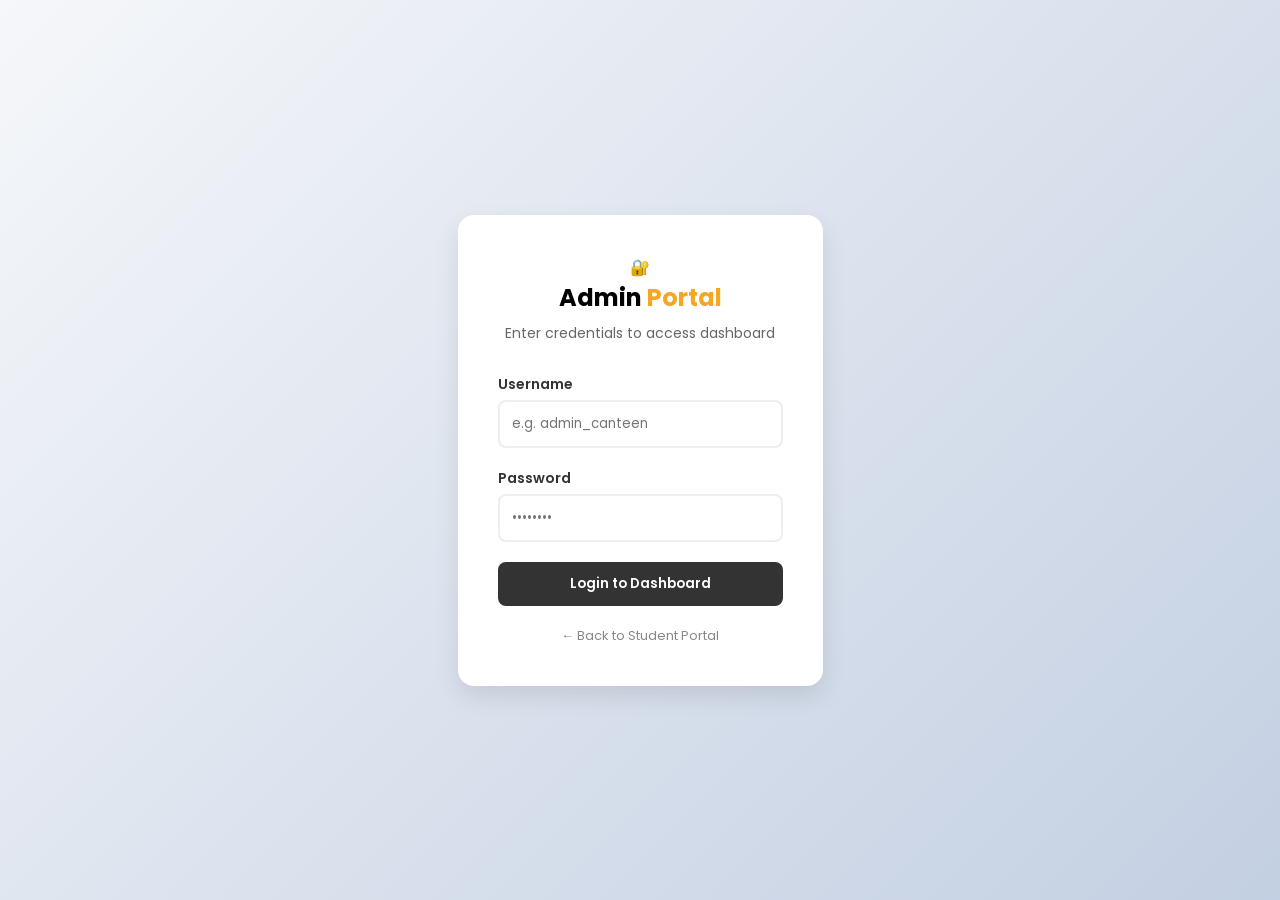
==== admin-login.html @ 12337b4d "Add files via upload" ====
<!DOCTYPE html>
<html lang="en">
<head>
  <meta charset="UTF-8">
  <meta name="viewport" content="width=device-width, initial-scale=1.0">
  <title>Admin Login | Smart Canteen</title>
  <link href="https://fonts.googleapis.com/css2?family=Poppins:wght@400;600;700&display=swap" rel="stylesheet">
  <link rel="stylesheet" href="admin-login.css">
</head>
<body>

  <div class="login-container">
    <div class="login-card">
      <div class="brand-section">
        <span class="logo-icon">🔐</span>
        <h1>Admin <span>Portal</span></h1>
        <p>Enter credentials to access dashboard</p>
      </div>

      <form id="adminLoginForm">
        <div class="input-group">
          <label for="username">Username</label>
          <input type="text" id="username" placeholder="e.g. admin_canteen" required>
        </div>

        <div class="input-group">
          <label for="password">Password</label>
          <input type="password" id="password" placeholder="••••••••" required>
        </div>

        <button type="submit" class="login-btn">Login to Dashboard</button>
      </form>

      <a href="../index.html" class="back-link">← Back to Student Portal</a>
    </div>
  </div>

  <div id="toast" class="toast"></div>

  <script src="admin-login.js"></script>
</body>
</html>
---- admin-login.css ----
* {
    margin: 0;
    padding: 0;
    box-sizing: border-box;
    font-family: 'Poppins', sans-serif;
}

body {
    background: linear-gradient(135deg, #f5f7fa 0%, #c3cfe2 100%);
    height: 100vh;
    display: flex;
    align-items: center;
    justify-content: center;
}

.login-card {
    background: white;
    padding: 40px;
    border-radius: 16px;
    box-shadow: 0 10px 25px rgba(0,0,0,0.1);
    width: 100%;
    max-width: 400px;
    text-align: center;
}

.brand-section h1 {
    font-size: 24px;
    margin-bottom: 8px;
}

.brand-section h1 span {
    color: #f5a623;
}

.brand-section p {
    color: #666;
    font-size: 14px;
    margin-bottom: 30px;
}

.input-group {
    text-align: left;
    margin-bottom: 20px;
}

.input-group label {
    display: block;
    font-size: 14px;
    font-weight: 600;
    margin-bottom: 5px;
    color: #333;
}

.input-group input {
    width: 100%;
    padding: 12px;
    border: 2px solid #eee;
    border-radius: 8px;
    outline: none;
    transition: 0.3s;
}

.input-group input:focus {
    border-color: #f5a623;
}

.login-btn {
    width: 100%;
    padding: 12px;
    background: #333;
    color: white;
    border: none;
    border-radius: 8px;
    font-weight: 600;
    cursor: pointer;
    transition: 0.3s;
}

.login-btn:hover {
    background: #000;
}

.back-link {
    display: block;
    margin-top: 20px;
    font-size: 13px;
    color: #888;
    text-decoration: none;
}

.toast {
    position: fixed;
    bottom: 20px;
    left: 50%;
    transform: translateX(-50%);
    padding: 12px 24px;
    border-radius: 8px;
    color: white;
    opacity: 0;
    transition: 0.3s;
    background: #333;
}

.toast.show { opacity: 1; }
.toast.error { background: #e74c3c; }
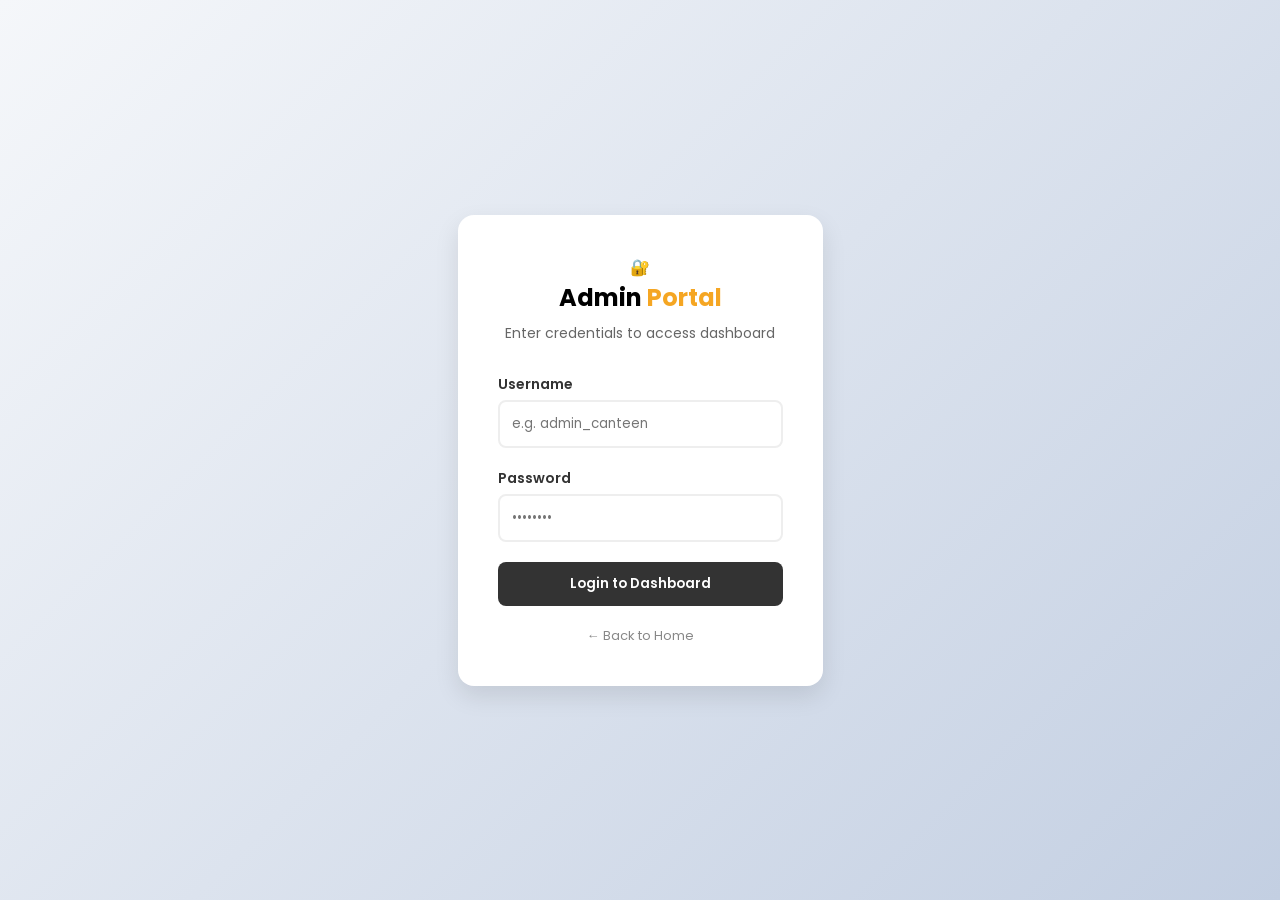
==== commit 41eb753f: "Fix back link in admin login page Updated the back link to point to the home page instead of the stu" ====
--- a/admin-login.html
+++ b/admin-login.html
@@ -31,7 +31,7 @@
         <button type="submit" class="login-btn">Login to Dashboard</button>
       </form>
 
-      <a href="../index.html" class="back-link">← Back to Student Portal</a>
+      <a href="index.html" class="back-link">← Back to Home</a>
     </div>
   </div>
 
@@ -39,4 +39,4 @@
 
   <script src="admin-login.js"></script>
 </body>
-</html>+</html>
